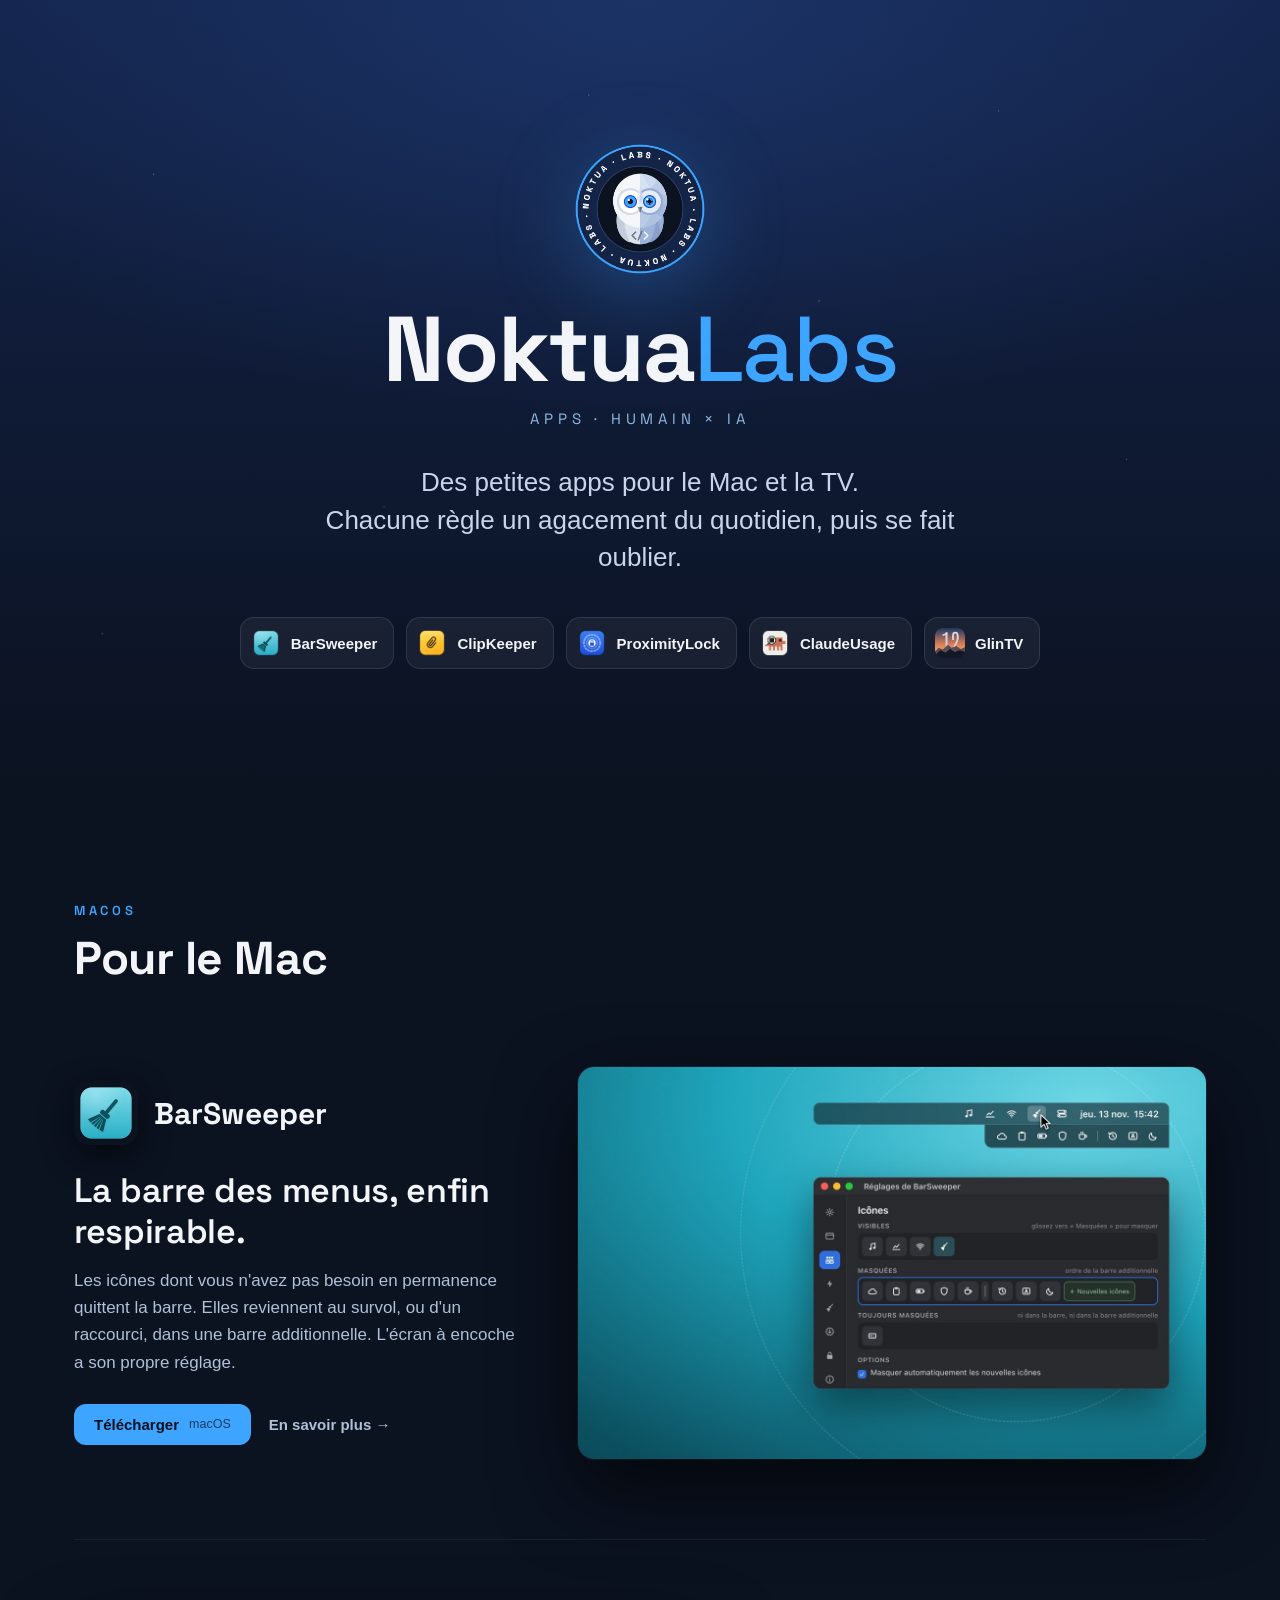
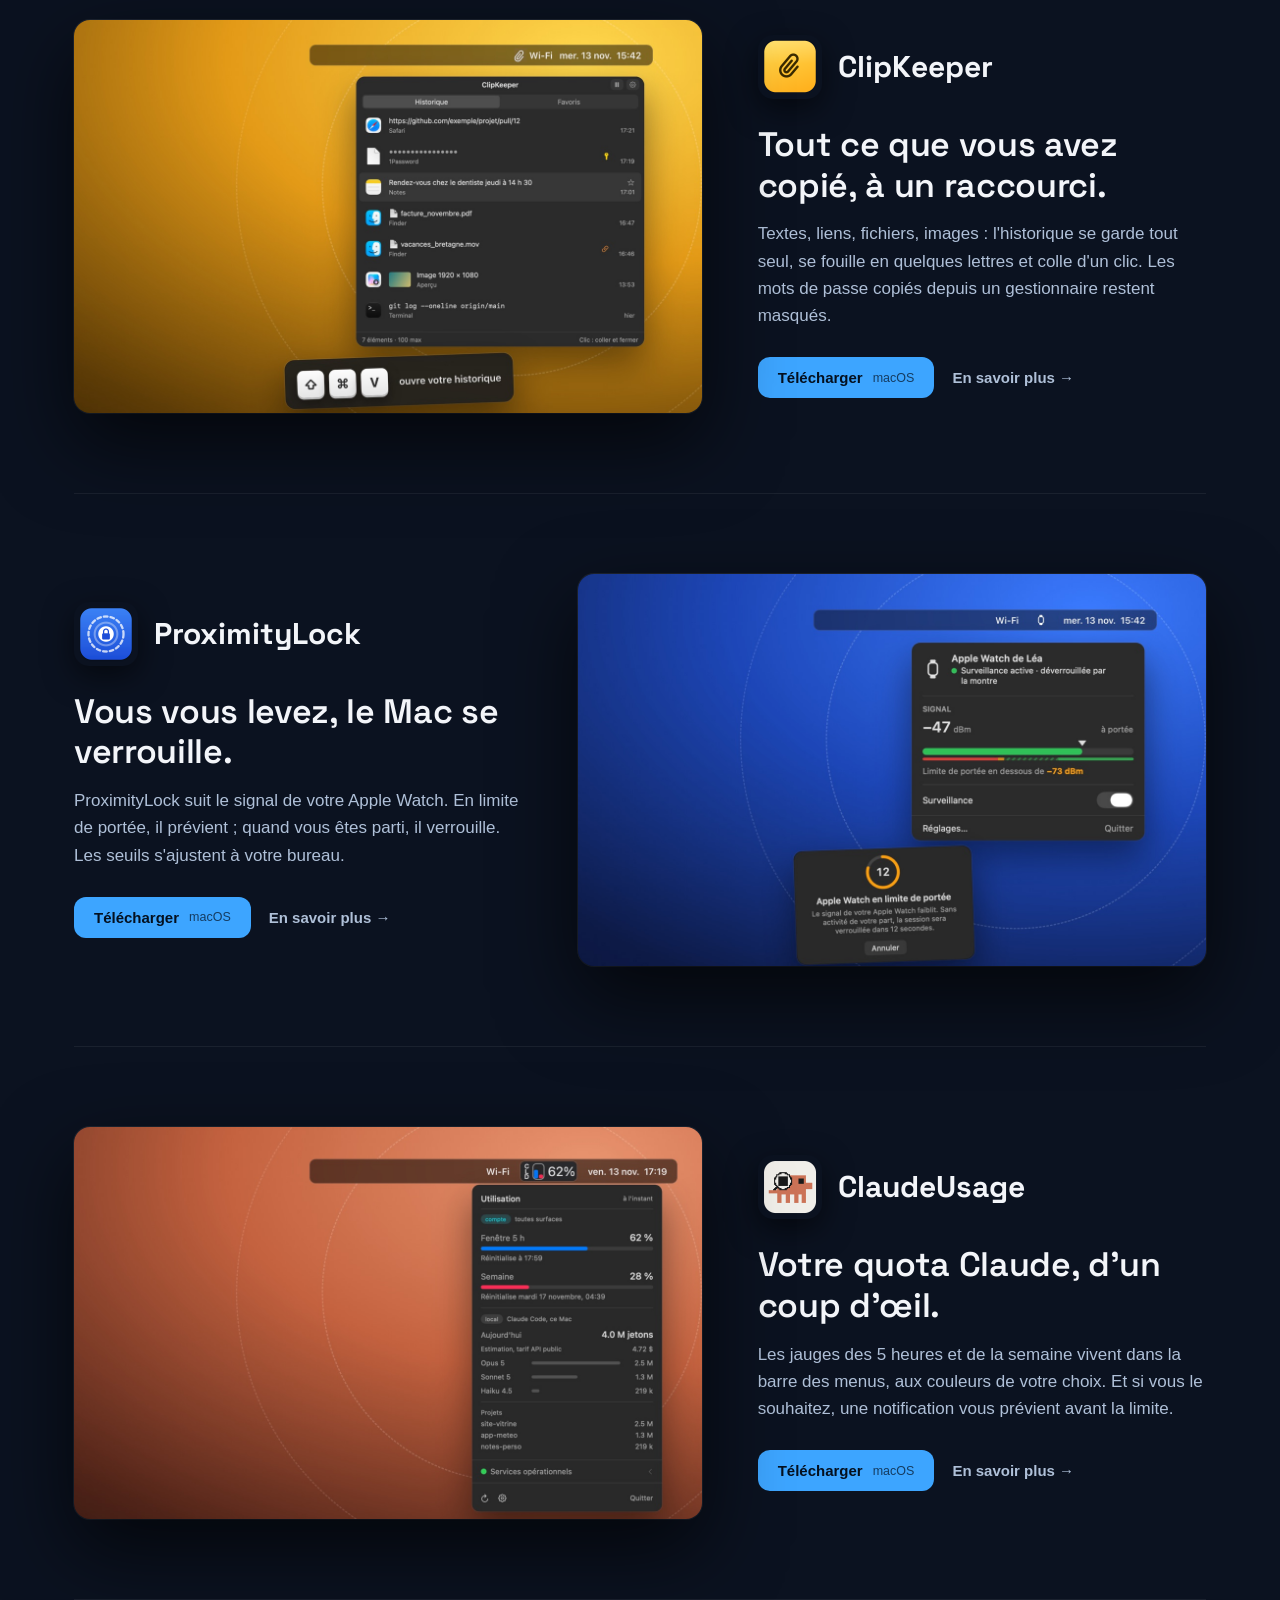
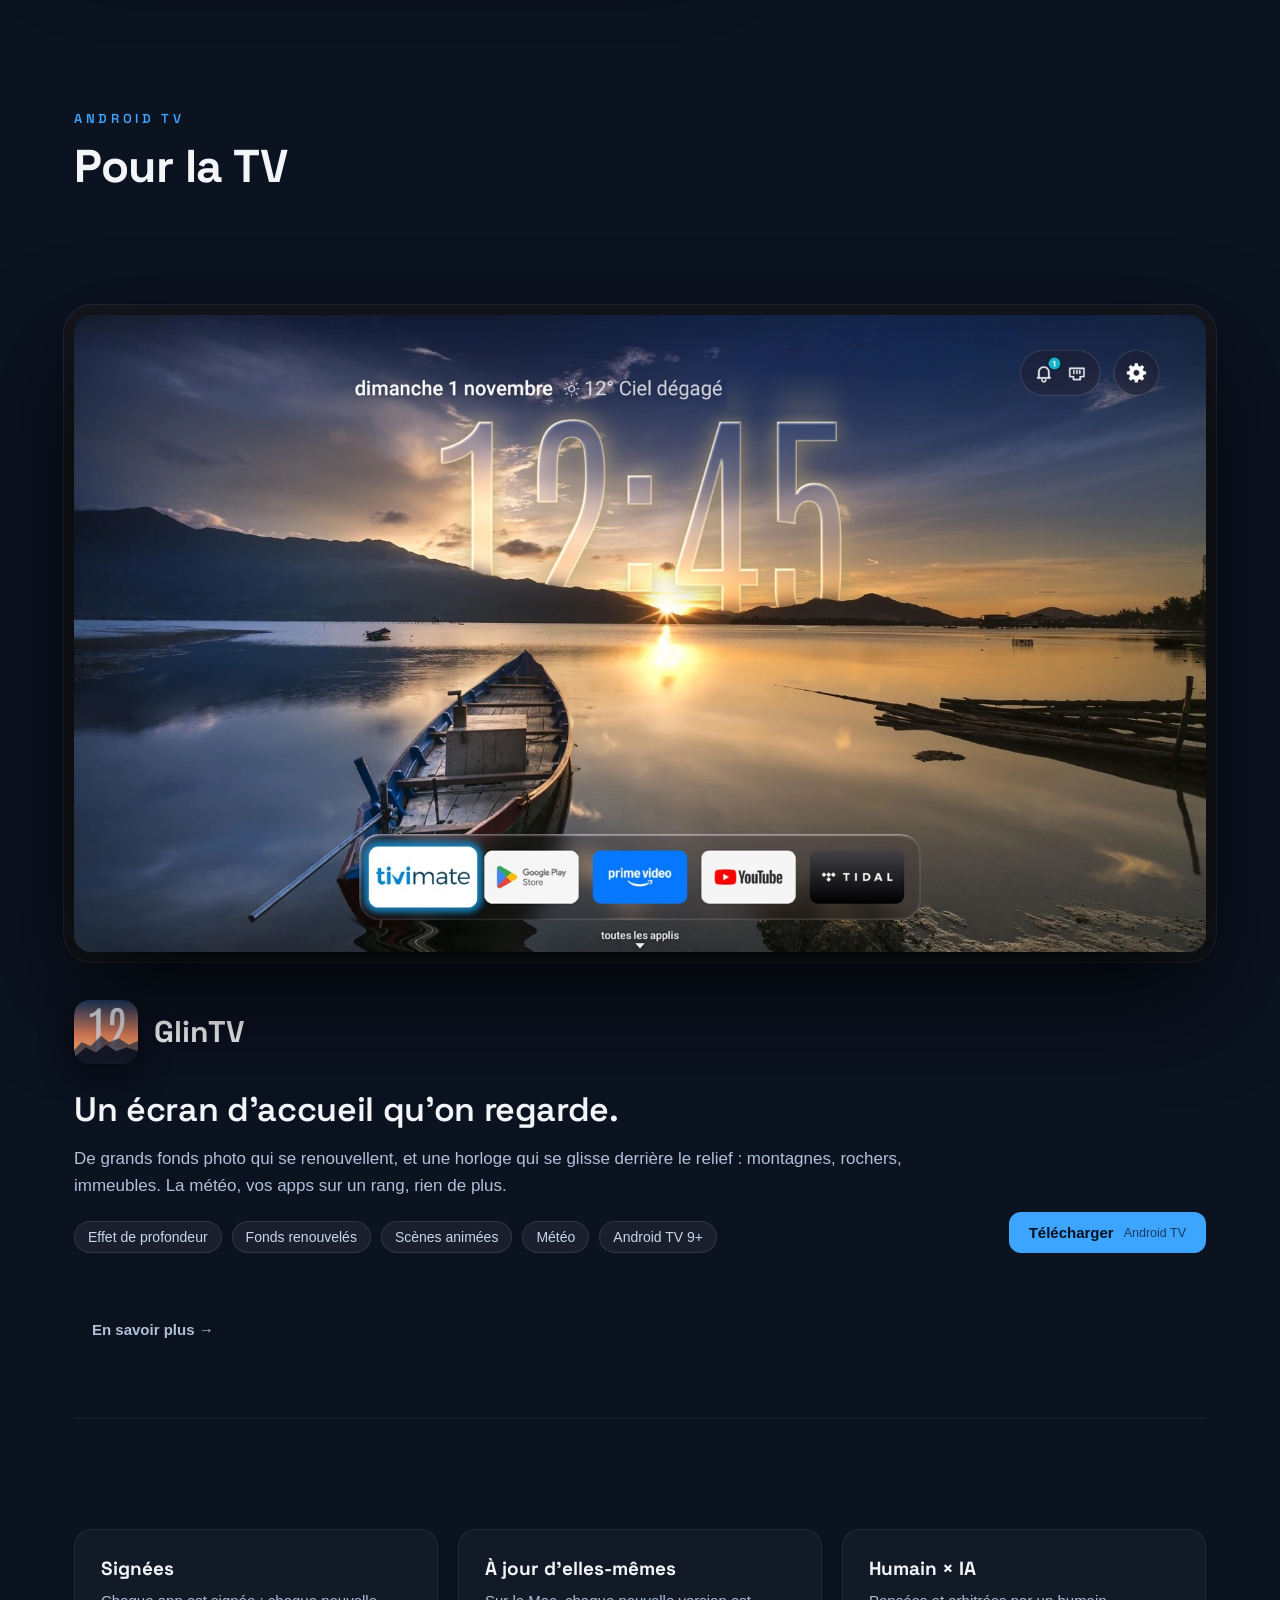
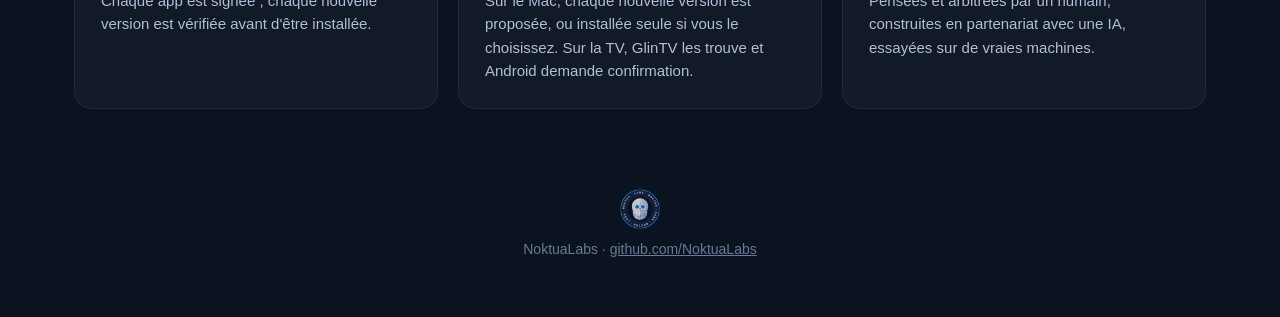
==== index.html @ fca98657 "Site NoktuaLabs : page d'accueil des apps" ====
<!doctype html>
<html lang="fr">
<head>
<meta charset="utf-8">
<meta name="viewport" content="width=device-width,initial-scale=1">
<title>NoktuaLabs — apps pour le Mac et la TV</title>
<style>
@font-face{font-family:"Space Grotesk";src:url(assets/SpaceGrotesk-Variable.ttf) format("truetype");font-weight:300 700}
:root{--nuit:#0B1220;--nuit2:#13234A;--bleu:#3DA5FF;--blanc:#F3F5F9;--gris:#8FB8E0;--sourd:#6B7A93;
  --sys:-apple-system,BlinkMacSystemFont,"SF Pro Text","Helvetica Neue",sans-serif}
*{box-sizing:border-box}
html{scroll-behavior:smooth}
body{margin:0;background:var(--nuit);color:var(--blanc);font-family:var(--sys);-webkit-font-smoothing:antialiased}
h1,h2,h3,.titre{font-family:"Space Grotesk",var(--sys)}
a{color:inherit}

/* ---------- en-tête ---------- */
.hero{min-height:min(88vh,860px);display:flex;flex-direction:column;align-items:center;justify-content:center;text-align:center;padding:80px 24px 60px;
  background:radial-gradient(1200px 600px at 50% 0%,#1B3366 0%,transparent 70%),linear-gradient(180deg,var(--nuit2) 0%,var(--nuit) 100%);position:relative;overflow:hidden}
.hero .etoiles{position:absolute;inset:0;background-image:radial-gradient(1px 1px at 12% 22%,#fff8,transparent),radial-gradient(1px 1px at 78% 14%,#fff6,transparent),
  radial-gradient(1.5px 1.5px at 64% 38%,#fff5,transparent),radial-gradient(1px 1px at 30% 64%,#fff4,transparent),radial-gradient(1px 1px at 88% 58%,#fff6,transparent),
  radial-gradient(1px 1px at 46% 12%,#fff7,transparent),radial-gradient(1.5px 1.5px at 8% 80%,#fff3,transparent);opacity:.8}
.badge{width:132px;height:132px;filter:drop-shadow(0 18px 40px #3DA5FF44);animation:flotte 6s ease-in-out infinite}
@keyframes flotte{50%{transform:translateY(-8px)}}
.hero h1{font-size:clamp(48px,8vw,92px);font-weight:700;letter-spacing:-.02em;margin:28px 0 0;line-height:1}
.hero h1 span{color:var(--bleu);font-weight:500}
.hero .sous{font-family:"Space Grotesk";letter-spacing:.32em;color:var(--gris);font-size:15px;margin-top:14px}
.hero p.accroche{font-size:clamp(20px,2.4vw,26px);color:#C9D6EA;max-width:640px;line-height:1.45;margin:36px 0 0}
.plates{display:flex;gap:12px;margin-top:40px;flex-wrap:wrap;justify-content:center}
.plates a{display:flex;align-items:center;gap:10px;text-decoration:none;padding:10px 16px 10px 10px;border-radius:14px;background:#ffffff0d;border:1px solid #ffffff1a;font-weight:600;font-size:15px;transition:.2s}
.plates a:hover{background:#ffffff1a;transform:translateY(-2px)}
.plates img{width:30px;height:30px;border-radius:8px}

/* ---------- sections ---------- */
.plateforme{max-width:1180px;margin:0 auto;padding:110px 24px 0}
.plateforme>.etiquette{font-family:"Space Grotesk";color:var(--bleu);letter-spacing:.28em;font-size:13px;font-weight:600}
.plateforme>h2{font-size:clamp(32px,4vw,46px);margin:10px 0 0;letter-spacing:-.01em}
.app{display:grid;grid-template-columns:minmax(0,5fr) minmax(0,7fr);gap:56px;align-items:center;padding:80px 0;border-bottom:1px solid #ffffff10}
.app:nth-of-type(even){grid-template-columns:minmax(0,7fr) minmax(0,5fr)}
.app:nth-of-type(even) .texte{order:2}
.app .tete{display:flex;align-items:center;gap:16px}
.app .tete img{width:64px;height:64px;border-radius:15px;box-shadow:0 10px 30px #0008}
.app h3{font-size:30px;margin:0}
.app .promesse{font-family:"Space Grotesk";font-size:clamp(26px,3vw,34px);font-weight:600;line-height:1.2;margin:26px 0 14px;letter-spacing:-.01em}
.app .detail{color:#AFC0D8;font-size:17px;line-height:1.6;margin:0}
.dl{display:inline-flex;align-items:center;gap:10px;margin-top:28px;padding:12px 20px;border-radius:12px;background:var(--bleu);color:#04101F;text-decoration:none;font-weight:700;font-size:15px;transition:.2s}
.dl:hover{background:#6CBBFF;transform:translateY(-2px)}
.dl small{font-weight:500;opacity:.7}

/* ---------- décor Mac commun ---------- */
.ecran{position:relative;border-radius:16px;overflow:hidden;aspect-ratio:16/10;box-shadow:0 30px 80px #000a,0 0 0 1px #ffffff14;
  background:radial-gradient(800px 500px at 20% 110%,#E0785A 0%,transparent 60%),radial-gradient(700px 500px at 90% 100%,#7A4FD8 0%,transparent 60%),linear-gradient(180deg,#2B4C8C,#5B6FB8 60%,#C77FA0)}
.barre{position:absolute;top:0;left:0;right:0;height:34px;background:#1d1f27b8;backdrop-filter:blur(20px);display:flex;align-items:center;padding:0 14px;gap:14px;color:#fff;font:500 13px var(--sys)}
.barre .pomme{font-size:15px}
.barre .menus{display:flex;gap:16px;opacity:.92}
.barre .menus b{font-weight:700}
.barre .droite{margin-left:auto;display:flex;align-items:center;gap:13px}
.ico{width:16px;height:16px;display:inline-block;border-radius:4px;background:#ffffffd9;flex:none}
.ico.r{border-radius:50%}
.ico.l{width:24px;border-radius:3px}
.heure{font-variant-numeric:tabular-nums;white-space:nowrap}

/* ---------- BarSweeper ---------- */
.ecran.bs,.ecran.cu{aspect-ratio:16/7}
.bs .barre,.cu .barre{height:52px;font-size:17px;gap:18px;padding:0 18px}
.bs .menus span:nth-child(n+3),.cu .menus span:nth-child(n+3){display:none}
.bs .barre .droite,.cu .barre .droite{gap:16px}
.bs .ico,.cu .ico{width:19px;height:19px}.bs .ico.l,.cu .ico.l{width:30px}
.bs .tiroir{top:62px;right:150px}.cu .notif{top:64px}
.bs .cachables{display:flex;gap:13px;align-items:center;overflow:hidden;max-width:330px;animation:range 7s ease-in-out infinite}
@keyframes range{0%,22%{max-width:330px;opacity:1}38%,88%{max-width:0;opacity:0}100%{max-width:330px;opacity:1}}
.bs .balai{width:18px;height:18px;display:grid;place-items:center;font-size:14px}
.bs .tiroir{position:absolute;top:42px;right:120px;display:flex;gap:13px;padding:9px 14px;border-radius:10px;background:#1d1f27e6;backdrop-filter:blur(20px);box-shadow:0 10px 30px #0006;
  opacity:0;transform:translateY(-8px);animation:tiroir 7s ease-in-out infinite}
@keyframes tiroir{0%,52%{opacity:0;transform:translateY(-8px)}58%,78%{opacity:1;transform:none}84%,100%{opacity:0;transform:translateY(-8px)}}
.bs .curseur{position:absolute;top:60px;right:60px;width:18px;height:18px;animation:curseur 7s ease-in-out infinite}
@keyframes curseur{0%,40%{transform:translate(0,60px);opacity:0}46%{opacity:1}52%,78%{transform:translate(-62px,-48px);opacity:1}88%,100%{transform:translate(0,60px);opacity:0}}
.legende{position:absolute;left:24px;bottom:22px;font:600 14px "Space Grotesk";padding:8px 14px;border-radius:999px;background:#0B1220aa;backdrop-filter:blur(10px)}
.bs .legende span{animation:leg 7s steps(1) infinite}
.bs .legende .l2{display:none}

/* ---------- ClaudeUsage ---------- */
.cu .jauge{display:flex;align-items:center;gap:6px;font-weight:700}
.cu .cld{font:800 7px/7px var(--sys);writing-mode:vertical-lr;text-orientation:upright;letter-spacing:-1px}
.cu .pile{width:13px;height:20px;border:1.5px solid #fff;border-radius:4px;position:relative;overflow:hidden}
.cu .pile i{position:absolute;bottom:2px;width:3.5px;border-radius:1px}
.cu .pile .h5{left:2px;background:#3B82F6;animation:h5 9s ease-in-out infinite}
.cu .pile .sem{right:2px;background:#E8445A;height:30%}
@keyframes h5{0%{height:20%}70%,92%{height:82%}100%{height:20%}}
.cu .pct{min-width:34px;font-variant-numeric:tabular-nums}
.cu .pct::after{content:"24%";animation:pct 9s steps(1) infinite}
@keyframes pct{0%{content:"24%"}12%{content:"38%"}24%{content:"51%"}36%{content:"63%"}48%{content:"74%"}60%{content:"86%"}70%{content:"91%"}96%{content:"24%"}}
.cu .notif{position:absolute;top:46px;right:14px;width:330px;padding:12px 14px;border-radius:14px;background:#2a2c35e8;backdrop-filter:blur(20px);display:flex;gap:12px;align-items:flex-start;
  box-shadow:0 12px 30px #0007;transform:translateX(380px);animation:notif 9s ease-in-out infinite;font-size:13px;line-height:1.35}
.cu .notif img{width:34px;height:34px;border-radius:8px}
.cu .notif b{display:block;margin-bottom:2px}
@keyframes notif{0%,68%{transform:translateX(380px)}73%,92%{transform:none}97%,100%{transform:translateX(380px)}}

/* ---------- ProximityLock ---------- */
.pl .scene{position:absolute;inset:34px 0 0;display:grid;place-items:center}
.pl .verrou{position:absolute;inset:0;background:#05080fcc;backdrop-filter:blur(14px);display:grid;place-items:center;opacity:0;animation:verrou 8s ease-in-out infinite;text-align:center}
.pl .verrou .cad{font-size:44px}
.pl .verrou b{display:block;font:600 22px "Space Grotesk";margin-top:6px}
@keyframes verrou{0%,56%{opacity:0}62%,86%{opacity:1}92%,100%{opacity:0}}
.pl .piste{position:absolute;left:8%;right:8%;bottom:16%;height:10px;border-radius:5px;background:linear-gradient(90deg,#C0392B 0 28%,#E09B2D 28% 40%,#2FA35A 40% 100%)}
.pl .piste::before,.pl .piste::after{position:absolute;top:18px;font:600 12px var(--sys);color:#fffc}
.pl .piste::before{content:"loin";left:0}
.pl .piste::after{content:"près du Mac";right:0}
.pl .montre{position:absolute;bottom:calc(16% + 18px);width:38px;height:46px;margin-left:-19px;animation:part 8s ease-in-out infinite}
.pl .montre i{position:absolute;inset:6px 4px;border-radius:9px;background:#111;border:2px solid #ddd;display:grid;place-items:center;font:700 10px var(--sys);color:#2FA35A}
.pl .montre::before,.pl .montre::after{content:"";position:absolute;left:11px;right:11px;height:8px;background:#9aa;border-radius:2px}
.pl .montre::before{top:0}.pl .montre::after{bottom:0}
@keyframes part{0%,8%{left:86%}50%,70%{left:14%}92%,100%{left:86%}}
.pl .bureau{width:56%;height:46%;border-radius:12px;background:#ffffff14;border:1px solid #ffffff22;padding:16px;display:flex;flex-direction:column;gap:10px;margin-bottom:12%}
.pl .bureau span{height:10px;border-radius:5px;background:#ffffff2a}
.pl .bureau span:nth-child(2){width:80%}.pl .bureau span:nth-child(3){width:60%}.pl .bureau span:nth-child(4){width:70%}
.pl .avert{position:absolute;top:14px;right:14px;padding:10px 14px;border-radius:12px;background:#2a2c35e8;font-size:13px;opacity:0;animation:avert 8s ease-in-out infinite}
@keyframes avert{0%,34%{opacity:0}38%,54%{opacity:1}58%,100%{opacity:0}}

/* ---------- ClipKeeper ---------- */
.ck .fen{position:absolute;top:58px;left:50%;width:62%;margin-left:-31%;border-radius:14px;background:#24262ef0;backdrop-filter:blur(30px);box-shadow:0 20px 50px #0009;overflow:hidden;font-size:13px}
.ck .onglets{display:flex;gap:6px;padding:12px 12px 6px}
.ck .onglets span{flex:1;text-align:center;padding:5px;border-radius:7px;color:#bbb}
.ck .onglets span:first-child{background:#ffffff1a;color:#fff}
.ck .liste{padding:4px 10px 12px;display:flex;flex-direction:column;gap:2px}
.ck .el{display:flex;align-items:center;gap:10px;padding:8px;border-radius:8px}
.ck .el .pi{width:26px;height:26px;border-radius:7px;flex:none}
.ck .el .t{flex:1;white-space:nowrap;overflow:hidden;text-overflow:ellipsis}
.ck .el .t small{display:block;color:#999;font-size:11px}
.ck .el time{color:#999;font-size:11px}
.ck .nouveau{animation:arrive 6s ease-out infinite}
@keyframes arrive{0%,18%{max-height:0;opacity:0;padding:0 8px;background:#3DA5FF55}30%{max-height:60px;opacity:1;padding:8px;background:#3DA5FF55}60%,100%{max-height:60px;opacity:1;background:transparent}}
.ck .touche{position:absolute;bottom:22px;right:24px;display:flex;gap:6px;animation:appui 6s ease-in-out infinite}
.ck .touche kbd{font:600 15px var(--sys);padding:8px 12px;border-radius:9px;background:#f3f5f9;color:#222;box-shadow:0 3px 0 #9aa3b2}
@keyframes appui{0%,10%{opacity:0;transform:translateY(6px)}14%,24%{opacity:1;transform:none}28%,100%{opacity:0}}

/* ---------- GlinTV ---------- */
.app.tv{display:block}
.tvcadre{position:relative;border-radius:18px;overflow:hidden;aspect-ratio:16/9;box-shadow:0 40px 100px #000c,0 0 0 10px #15171d,0 0 0 11px #ffffff18;margin-top:40px}
.tvcadre img{position:absolute;inset:0;width:100%;height:100%;object-fit:cover;animation:fondu 12s ease-in-out infinite}
.tvcadre img:nth-child(2){animation-delay:-6s}
@keyframes fondu{0%,42%{opacity:1;transform:scale(1.0)}50%,92%{opacity:0;transform:scale(1.03)}100%{opacity:1}}
.tvtexte{display:grid;grid-template-columns:minmax(0,1fr) auto;gap:40px;align-items:end;margin-top:48px}
.points{display:flex;gap:10px;flex-wrap:wrap;margin-top:22px}
.points span{padding:7px 13px;border-radius:999px;background:#ffffff0f;border:1px solid #ffffff1a;font-size:14px;color:#C9D6EA}

/* ---------- pied ---------- */
.confiance{max-width:1180px;margin:110px auto 0;padding:0 24px;display:grid;grid-template-columns:repeat(3,1fr);gap:20px}
.confiance div{padding:26px;border-radius:18px;background:#ffffff08;border:1px solid #ffffff12}
.confiance b{font-family:"Space Grotesk";font-size:19px;display:block;margin-bottom:8px}
.confiance p{margin:0;color:#AFC0D8;line-height:1.55;font-size:15px}
footer{text-align:center;color:var(--sourd);padding:80px 24px 60px;font-size:14px}
footer img{width:40px;opacity:.8;display:block;margin:0 auto 12px}

@media (max-width:860px){.app,.app:nth-of-type(even){grid-template-columns:1fr;gap:32px}.app:nth-of-type(even) .texte{order:0}.tvtexte,.confiance{grid-template-columns:1fr}}
@media (prefers-reduced-motion:reduce){*{animation:none!important}}
.ecran.capture{aspect-ratio:16/10;background:#0b1020}
.ecran.capture img{width:100%;height:100%;object-fit:cover;object-position:right center;display:block}
.plus{display:inline-block;margin:28px 0 0 18px;color:#AFC0D8;text-decoration:none;font-weight:600;font-size:15px}
.plus:hover{color:#fff}
</style>
</head>
<body>

<header class="hero">
  <div class="etoiles"></div>
  <img class="badge" src="assets/badge.png" alt="Chouette NoktuaLabs">
  <h1>Noktua<span>Labs</span></h1>
  <div class="sous">APPS · HUMAIN × IA</div>
  <p class="accroche">Des petites apps pour le Mac et la TV.<br>Chacune règle un agacement du quotidien, puis se fait oublier.</p>
  <nav class="plates">
    <a href="#barsweeper"><img src="assets/ic-barsweeper.png" alt="">BarSweeper</a>
    <a href="#clipkeeper"><img src="assets/ic-clipkeeper.png" alt="">ClipKeeper</a>
    <a href="#proximitylock"><img src="assets/ic-proximitylock.png" alt="">ProximityLock</a>
    <a href="#claudeusage"><img src="assets/ic-claudeusage.png" alt="">ClaudeUsage</a>
    <a href="#glintv"><img src="assets/ic-glintv.png" alt="">GlinTV</a>
  </nav>
</header>

<main>
<section class="plateforme">
  <div class="etiquette">MACOS</div>
  <h2>Pour le Mac</h2>

  <article class="app" id="barsweeper">
    <div class="texte">
      <div class="tete"><img src="assets/ic-barsweeper.png" alt=""><h3>BarSweeper</h3></div>
      <div class="promesse">La barre des menus, enfin respirable.</div>
      <p class="detail">Les icônes dont vous n'avez pas besoin en permanence quittent la barre. Elles reviennent au survol, ou d'un raccourci, dans une barre additionnelle. L'écran à encoche a son propre réglage.</p>
      <a class="dl" href="https://github.com/NoktuaLabs/BarSweeper-releases/releases/latest">Télécharger <small>macOS</small></a><a class="plus" href="https://github.com/NoktuaLabs/BarSweeper-releases">En savoir plus →</a>
    </div>
    <div class="ecran capture"><img src="assets/barsweeper.jpg" alt="BarSweeper : captures de l'app" loading="lazy"></div>
  </article>

  <article class="app" id="clipkeeper">
    <div class="texte">
      <div class="tete"><img src="assets/ic-clipkeeper.png" alt=""><h3>ClipKeeper</h3></div>
      <div class="promesse">Tout ce que vous avez copié, à un raccourci.</div>
      <p class="detail">Textes, liens, fichiers, images : l'historique se garde tout seul, se fouille en quelques lettres et colle d'un clic. Les mots de passe copiés depuis un gestionnaire restent masqués.</p>
      <a class="dl" href="https://github.com/NoktuaLabs/ClipKeeper-releases/releases/latest">Télécharger <small>macOS</small></a><a class="plus" href="https://github.com/NoktuaLabs/ClipKeeper-releases">En savoir plus →</a>
    </div>
    <div class="ecran capture"><img src="assets/clipkeeper.jpg" alt="ClipKeeper : captures de l'app" loading="lazy"></div>
  </article>

  <article class="app" id="proximitylock">
    <div class="texte">
      <div class="tete"><img src="assets/ic-proximitylock.png" alt=""><h3>ProximityLock</h3></div>
      <div class="promesse">Vous vous levez, le Mac se verrouille.</div>
      <p class="detail">ProximityLock suit le signal de votre Apple Watch. En limite de portée, il prévient ; quand vous êtes parti, il verrouille. Les seuils s'ajustent à votre bureau.</p>
      <a class="dl" href="https://github.com/NoktuaLabs/ProximityLock-releases/releases/latest">Télécharger <small>macOS</small></a><a class="plus" href="https://github.com/NoktuaLabs/ProximityLock-releases">En savoir plus →</a>
    </div>
    <div class="ecran capture"><img src="assets/proximitylock.jpg" alt="ProximityLock : captures de l'app" loading="lazy"></div>
  </article>

  <article class="app" id="claudeusage">
    <div class="texte">
      <div class="tete"><img src="assets/ic-claudeusage.png" alt=""><h3>ClaudeUsage</h3></div>
      <div class="promesse">Votre quota Claude, d'un coup d'œil.</div>
      <p class="detail">Les jauges des 5 heures et de la semaine vivent dans la barre des menus, aux couleurs de votre choix. Et si vous le souhaitez, une notification vous prévient avant la limite.</p>
      <a class="dl" href="https://github.com/NoktuaLabs/ClaudeUsage-releases/releases/latest">Télécharger <small>macOS</small></a><a class="plus" href="https://github.com/NoktuaLabs/ClaudeUsage-releases">En savoir plus →</a>
    </div>
    <div class="ecran capture"><img src="assets/claudeusage.jpg" alt="ClaudeUsage : captures de l'app" loading="lazy"></div>
  </article>
</section>

<section class="plateforme">
  <div class="etiquette">ANDROID TV</div>
  <h2>Pour la TV</h2>
  <article class="app tv" id="glintv">
    <div class="tvcadre"><img src="assets/glintv-accueil-hiver-sans-mention.jpg" alt="GlinTV : un paysage d'hiver derrière l'horloge"><img src="assets/glintv-accueil-ete-sans-mention.jpg" alt="GlinTV : un paysage d'été"></div>
    <div class="tvtexte">
      <div>
        <div class="tete"><img src="assets/ic-glintv.png" alt=""><h3>GlinTV</h3></div>
        <div class="promesse">Un écran d'accueil qu'on regarde.</div>
        <p class="detail">De grands fonds photo qui se renouvellent, et une horloge qui se glisse derrière le relief : montagnes, rochers, immeubles. La météo, vos apps sur un rang, rien de plus.</p>
        <div class="points"><span>Effet de profondeur</span><span>Fonds renouvelés</span><span>Scènes animées</span><span>Météo</span><span>Android TV 9+</span></div>
      </div>
      <a class="dl" href="https://github.com/NoktuaLabs/GlinTV-releases/releases/latest">Télécharger <small>Android TV</small></a><a class="plus" href="https://github.com/NoktuaLabs/GlinTV-releases">En savoir plus →</a>
    </div>
  </article>
</section>

<section class="confiance">
  <div><b>Signées</b><p>Chaque app est signée ; chaque nouvelle version est vérifiée avant d'être installée.</p></div>
  <div><b>À jour d'elles-mêmes</b><p>Sur le Mac, chaque nouvelle version est proposée, ou installée seule si vous le choisissez. Sur la TV, GlinTV les trouve et Android demande confirmation.</p></div>
  <div><b>Humain × IA</b><p>Pensées et arbitrées par un humain, construites en partenariat avec une IA, essayées sur de vraies machines.</p></div>
</section>
</main>

<footer><img src="assets/badge.png" alt="">NoktuaLabs · <a href="https://github.com/NoktuaLabs">github.com/NoktuaLabs</a></footer>
</body>
</html>
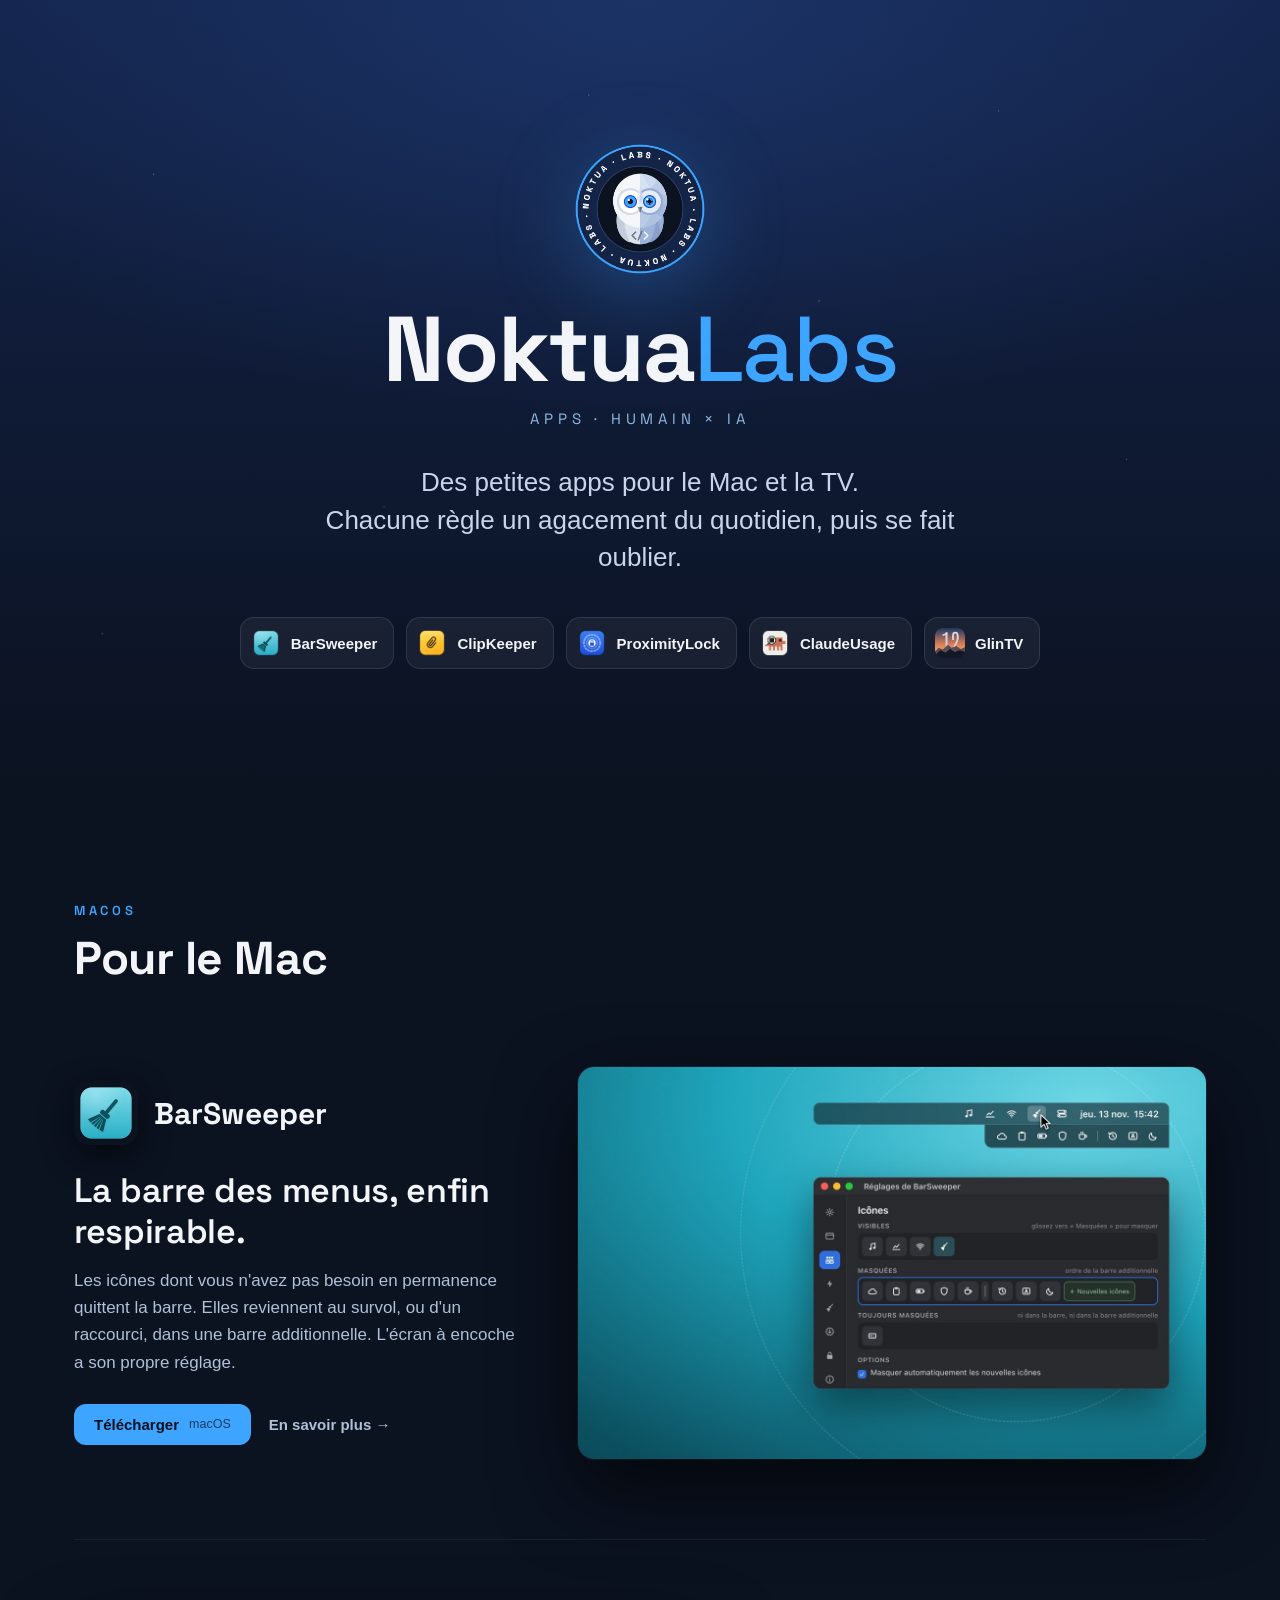
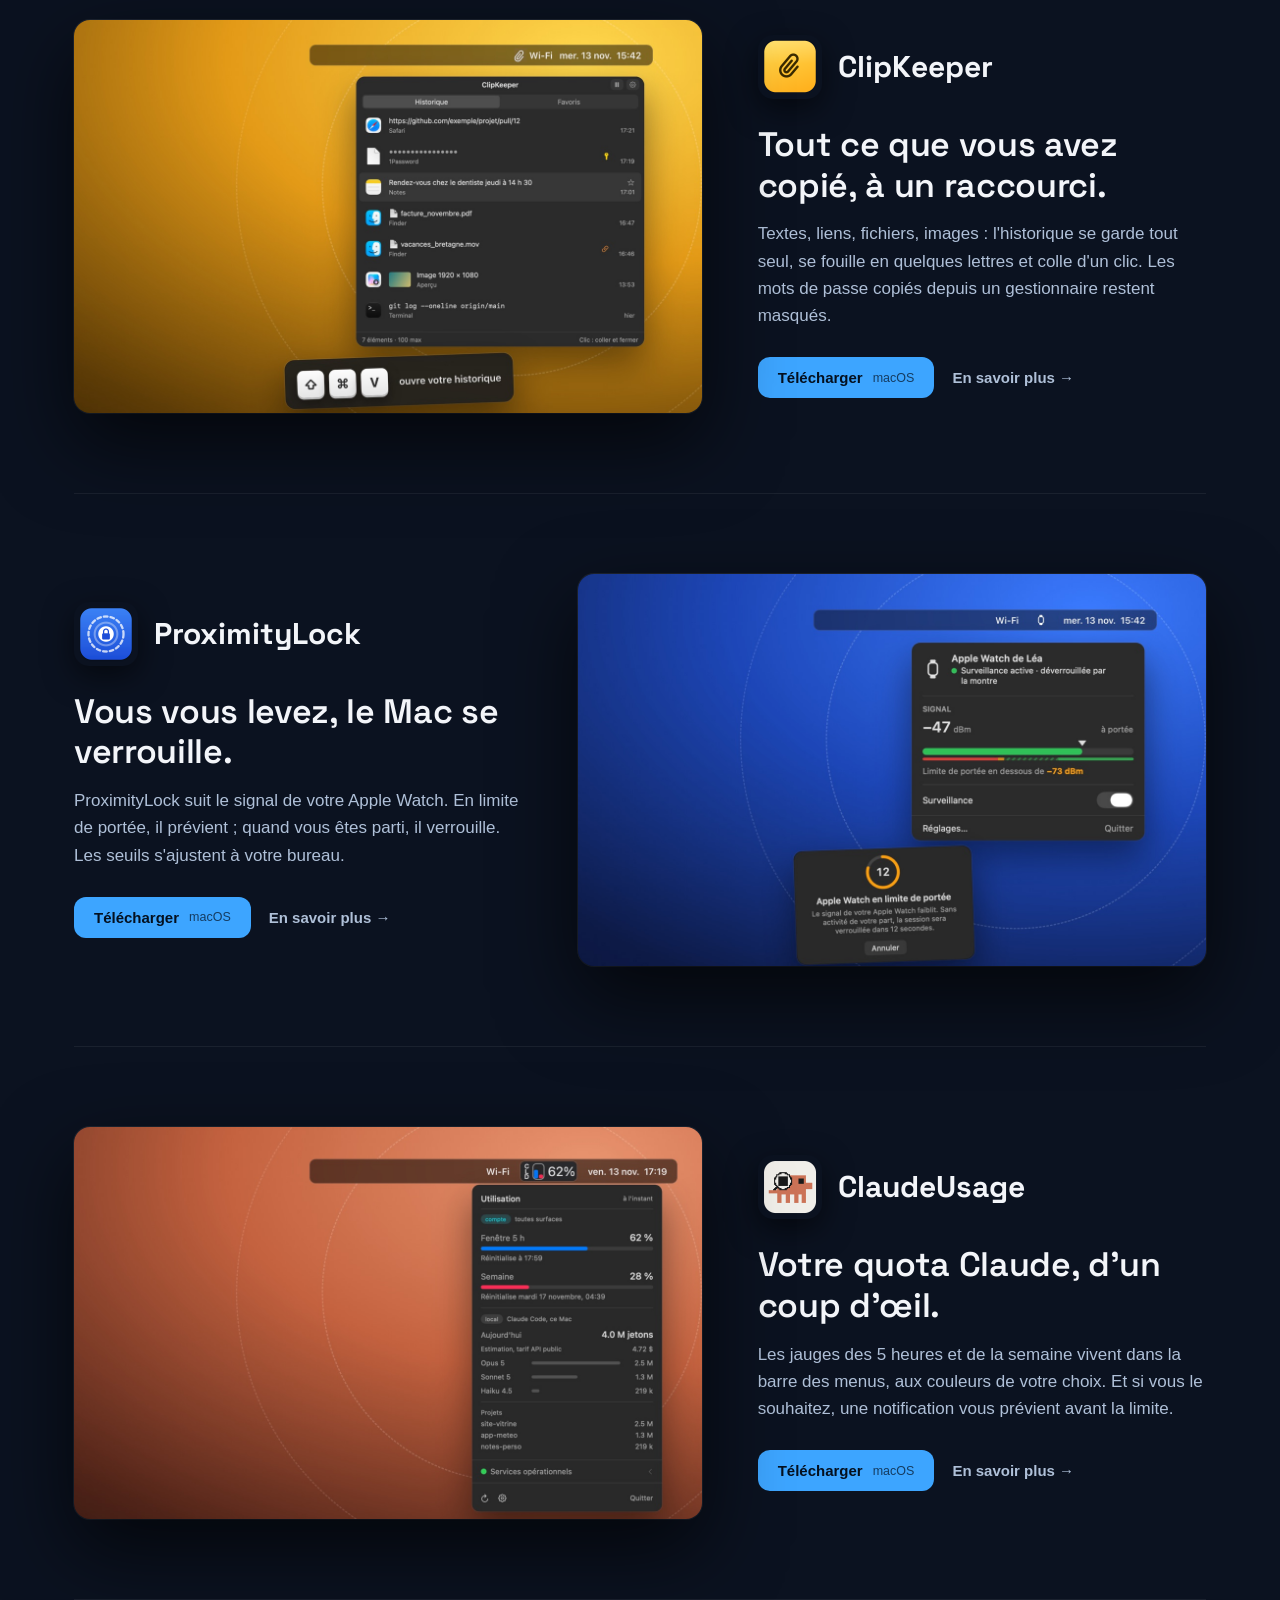
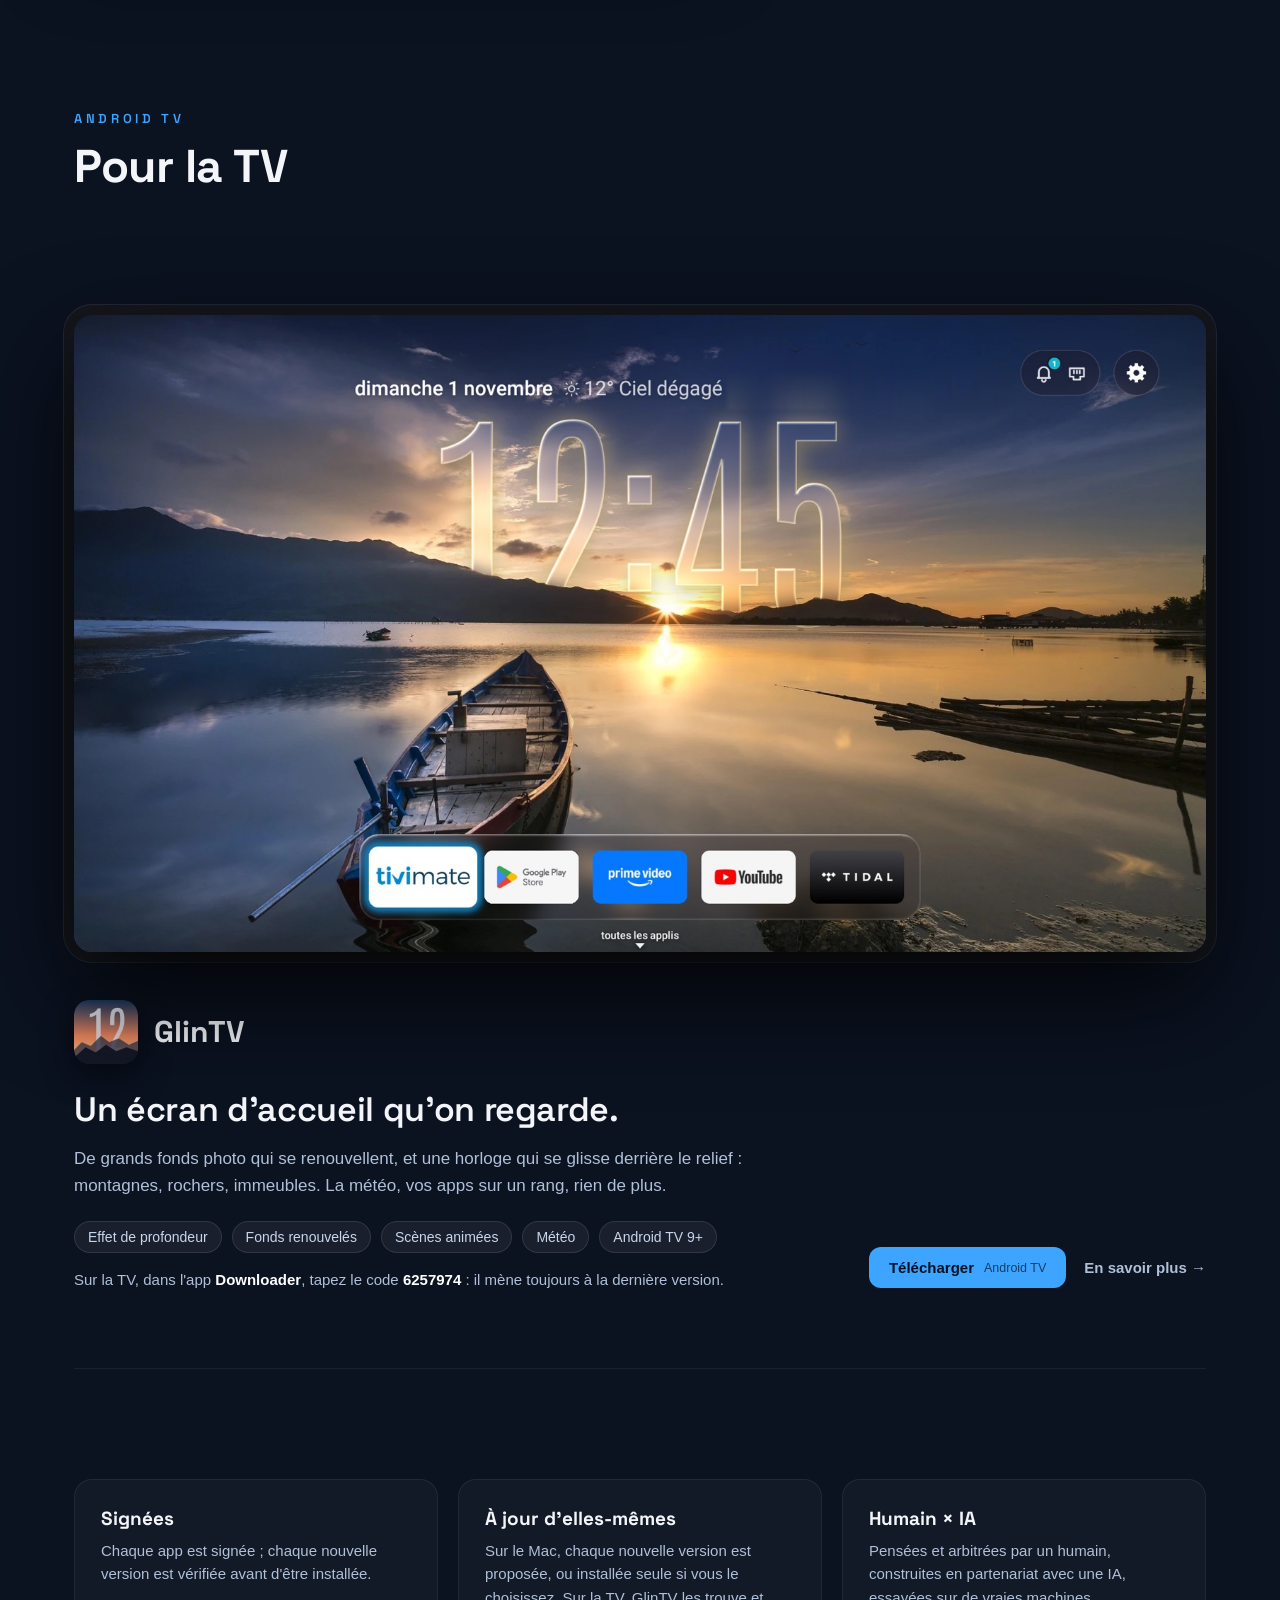
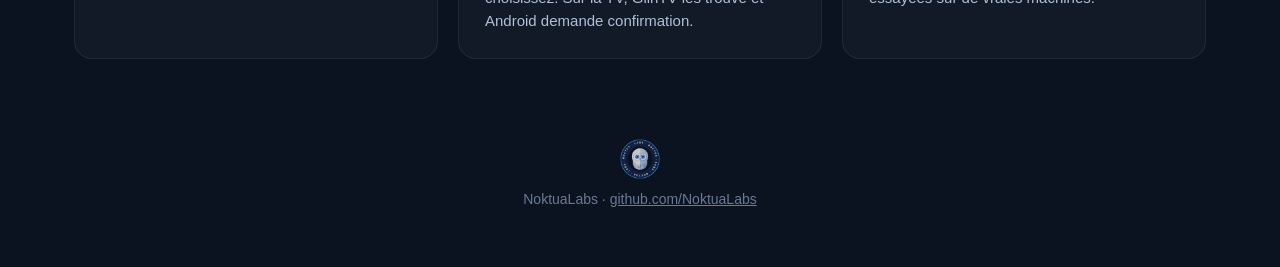
==== commit c65e64ed: "GlinTV : code Downloader 6257974" ====
--- a/index.html
+++ b/index.html
@@ -158,6 +158,8 @@
 .ecran.capture img{width:100%;height:100%;object-fit:cover;object-position:right center;display:block}
 .plus{display:inline-block;margin:28px 0 0 18px;color:#AFC0D8;text-decoration:none;font-weight:600;font-size:15px}
 .plus:hover{color:#fff}
+.code{margin:18px 0 0;color:#AFC0D8;font-size:15px}.code b{color:#fff}
+.liens{display:flex;align-items:center;flex-wrap:wrap}.liens .dl{margin-top:0}.liens .plus{margin-top:0}
 </style>
 </head>
 <body>
@@ -234,8 +236,9 @@
         <div class="promesse">Un écran d'accueil qu'on regarde.</div>
         <p class="detail">De grands fonds photo qui se renouvellent, et une horloge qui se glisse derrière le relief : montagnes, rochers, immeubles. La météo, vos apps sur un rang, rien de plus.</p>
         <div class="points"><span>Effet de profondeur</span><span>Fonds renouvelés</span><span>Scènes animées</span><span>Météo</span><span>Android TV 9+</span></div>
+        <p class="code">Sur la TV, dans l'app <b>Downloader</b>, tapez le code <b>6257974</b> : il mène toujours à la dernière version.</p>
       </div>
-      <a class="dl" href="https://github.com/NoktuaLabs/GlinTV-releases/releases/latest">Télécharger <small>Android TV</small></a><a class="plus" href="https://github.com/NoktuaLabs/GlinTV-releases">En savoir plus →</a>
+      <div class="liens"><a class="dl" href="https://github.com/NoktuaLabs/GlinTV-releases/releases/latest">Télécharger <small>Android TV</small></a><a class="plus" href="https://github.com/NoktuaLabs/GlinTV-releases">En savoir plus →</a></div>
     </div>
   </article>
 </section>
